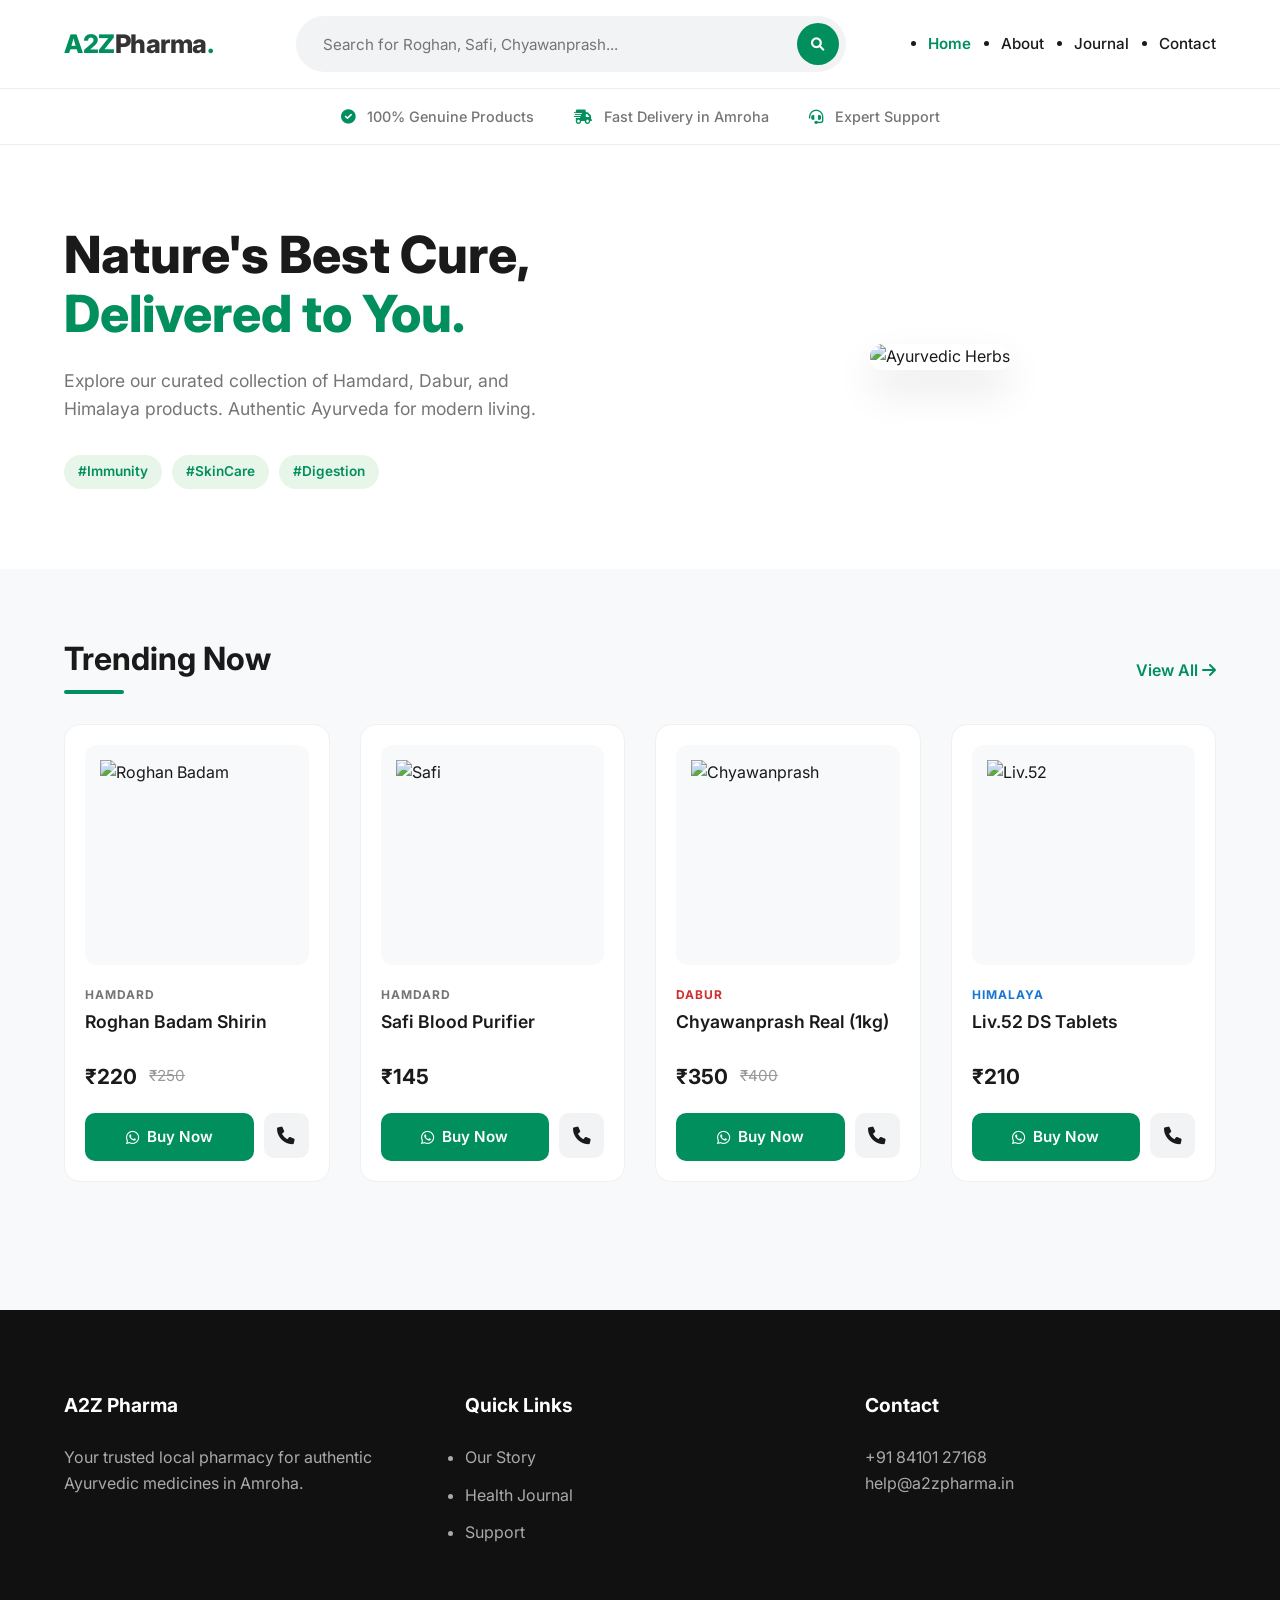
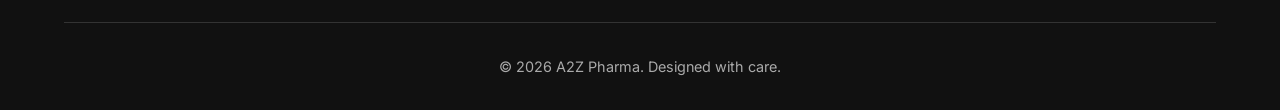
==== index.html @ 54bb0c3c "Add files via upload" ====
<!DOCTYPE html>
<html lang="en">
<head>
    <meta charset="UTF-8">
    <meta name="viewport" content="width=device-width, initial-scale=1.0">
    <title>A2Z Pharma | Premium Ayurvedic Store</title>
    <link rel="stylesheet" href="style.css">
    <link href="https://fonts.googleapis.com/css2?family=Inter:wght@400;500;600;700;800&display=swap" rel="stylesheet">
    <link rel="stylesheet" href="https://cdnjs.cloudflare.com/ajax/libs/font-awesome/6.0.0/css/all.min.css">
</head>
<body>

    <nav class="navbar">
        <div class="logo">A2Z<span style="color:#333">Pharma</span>.</div>
        <div class="search-wrapper">
            <div class="search-bar">
                <input type="text" id="searchInput" placeholder="Search for Roghan, Safi, Chyawanprash...">
                <button class="search-btn" onclick="searchProduct()"><i class="fas fa-search"></i></button>
            </div>
        </div>
        <ul class="nav-links">
            <li><a href="index.html" class="active">Home</a></li>
            <li><a href="about.html">About</a></li>
            <li><a href="blog.html">Journal</a></li>
            <li><a href="contact.html">Contact</a></li>
        </ul>
    </nav>

    <div class="trust-bar">
        <div class="trust-item"><i class="fas fa-check-circle"></i> 100% Genuine Products</div>
        <div class="trust-item"><i class="fas fa-shipping-fast"></i> Fast Delivery in Amroha</div>
        <div class="trust-item"><i class="fas fa-headset"></i> Expert Support</div>
    </div>

    <header class="hero">
        <div class="hero-content">
            <h1>Nature's Best Cure, <br><span>Delivered to You.</span></h1>
            <p>Explore our curated collection of Hamdard, Dabur, and Himalaya products. Authentic Ayurveda for modern living.</p>
            <div class="hero-tags">
                <span class="tag">#Immunity</span>
                <span class="tag">#SkinCare</span>
                <span class="tag">#Digestion</span>
            </div>
        </div>
        <div class="hero-image" style="text-align: center;">
            <img src="https://images.unsplash.com/photo-1584308666744-24d5c474f2ae?ixlib=rb-4.0.3&auto=format&fit=crop&w=800&q=80" alt="Ayurvedic Herbs" style="max-width: 100%; border-radius: 20px; box-shadow: 0 20px 40px rgba(0,0,0,0.1);">
        </div>
    </header>

    <section class="products" id="products">
        <div class="section-header">
            <h2 class="section-title">Trending Now</h2>
            <a href="#" style="color: var(--primary); font-weight: 600;">View All <i class="fas fa-arrow-right"></i></a>
        </div>

        <div class="product-grid" id="productContainer">
            <!-- Product 1 -->
            <div class="product-card" data-name="roghan badam shirin hamdard">
                <div class="card-img-area">
                    <img src="https://m.media-amazon.com/images/I/61+XQzVwJTL._SL1500_.jpg" alt="Roghan Badam">
                </div>
                <div class="brand-tag">Hamdard</div>
                <h3 class="product-title">Roghan Badam Shirin</h3>
                <div class="price-row">
                    <span class="price">₹220</span>
                    <span class="old-price">₹250</span>
                </div>
                <div class="card-actions">
                    <a href="https://wa.me/918410127168?text=Order%20Roghan%20Badam" class="btn-buy"><i class="fab fa-whatsapp"></i> Buy Now</a>
                    <a href="tel:+918410127168" class="btn-icon"><i class="fas fa-phone"></i></a>
                </div>
            </div>

            <!-- Product 2 -->
            <div class="product-card" data-name="safi blood purifier hamdard">
                <div class="card-img-area">
                    <img src="https://m.media-amazon.com/images/I/71qY+XQzVwL._SL1500_.jpg" alt="Safi">
                </div>
                <div class="brand-tag">Hamdard</div>
                <h3 class="product-title">Safi Blood Purifier</h3>
                <div class="price-row">
                    <span class="price">₹145</span>
                </div>
                <div class="card-actions">
                    <a href="https://wa.me/918410127168?text=Order%20Safi" class="btn-buy"><i class="fab fa-whatsapp"></i> Buy Now</a>
                    <a href="tel:+918410127168" class="btn-icon"><i class="fas fa-phone"></i></a>
                </div>
            </div>

            <!-- Product 3 -->
            <div class="product-card" data-name="chyawanprash dabur">
                <div class="card-img-area">
                    <img src="https://m.media-amazon.com/images/I/71+XQzVwJTL._SL1500_.jpg" alt="Chyawanprash">
                </div>
                <div class="brand-tag" style="color: #d32f2f;">Dabur</div>
                <h3 class="product-title">Chyawanprash Real (1kg)</h3>
                <div class="price-row">
                    <span class="price">₹350</span>
                    <span class="old-price">₹400</span>
                </div>
                <div class="card-actions">
                    <a href="https://wa.me/918410127168?text=Order%20Chyawanprash" class="btn-buy"><i class="fab fa-whatsapp"></i> Buy Now</a>
                    <a href="tel:+918410127168" class="btn-icon"><i class="fas fa-phone"></i></a>
                </div>
            </div>

            <!-- Product 4 -->
            <div class="product-card" data-name="liv 52 himalaya">
                <div class="card-img-area">
                    <img src="https://m.media-amazon.com/images/I/61+XQzVwJTL._SL1500_.jpg" alt="Liv.52">
                </div>
                <div class="brand-tag" style="color: #1976d2;">Himalaya</div>
                <h3 class="product-title">Liv.52 DS Tablets</h3>
                <div class="price-row">
                    <span class="price">₹210</span>
                </div>
                <div class="card-actions">
                    <a href="https://wa.me/918410127168?text=Order%20Liv.52" class="btn-buy"><i class="fab fa-whatsapp"></i> Buy Now</a>
                    <a href="tel:+918410127168" class="btn-icon"><i class="fas fa-phone"></i></a>
                </div>
            </div>
        </div>
        <p id="noResult" style="display:none; text-align:center; color:red; margin-top:20px;">No product found!</p>
    </section>

    <footer>
        <div class="footer-grid">
            <div class="footer-col">
                <h4>A2Z Pharma</h4>
                <p>Your trusted local pharmacy for authentic Ayurvedic medicines in Amroha.</p>
            </div>
            <div class="footer-col">
                <h4>Quick Links</h4>
                <ul>
                    <li><a href="about.html">Our Story</a></li>
                    <li><a href="blog.html">Health Journal</a></li>
                    <li><a href="contact.html">Support</a></li>
                </ul>
            </div>
            <div class="footer-col">
                <h4>Contact</h4>
                <p>+91 84101 27168</p>
                <p>help@a2zpharma.in</p>
            </div>
        </div>
        <div class="copyright">© 2026 A2Z Pharma. Designed with care.</div>
    </footer>
    <script src="main.js"></script>
</body>
</html>
---- style.css ----
:root {
    --primary: #008f5d; /* HealthMug Green */
    --primary-dark: #006b45;
    --accent: #ff6b00; /* CTA Orange */
    --dark: #1a1a1a;
    --grey: #757575;
    --light-bg: #f8f9fa;
    --white: #ffffff;
    --shadow-sm: 0 4px 12px rgba(0,0,0,0.05);
    --shadow-hover: 0 12px 30px rgba(0,0,0,0.1);
}

* { margin: 0; padding: 0; box-sizing: border-box; font-family: 'Inter', sans-serif; }
body { background-color: var(--light-bg); color: var(--dark); line-height: 1.6; -webkit-font-smoothing: antialiased; }
a { text-decoration: none; color: inherit; transition: 0.3s; }

/* Modern Navbar with Glass Effect */
.navbar {
    background: rgba(255, 255, 255, 0.95);
    backdrop-filter: blur(10px);
    padding: 1rem 5%;
    display: flex;
    align-items: center;
    justify-content: space-between;
    position: sticky;
    top: 0;
    z-index: 1000;
    border-bottom: 1px solid #eee;
}

.logo { font-size: 1.6rem; font-weight: 800; color: var(--primary); letter-spacing: -0.5px; }
.logo span { color: var(--dark); }

/* Pill-Shaped Search Bar */
.search-wrapper { flex: 1; max-width: 550px; margin: 0 2rem; }
.search-bar {
    display: flex;
    background: #f1f3f4;
    border-radius: 50px;
    padding: 5px;
    transition: 0.3s;
    border: 2px solid transparent;
}
.search-bar:focus-within { background: white; border-color: var(--primary); box-shadow: 0 0 0 4px rgba(0, 143, 93, 0.1); }
.search-bar input {
    flex: 1;
    border: none;
    background: transparent;
    padding: 10px 20px;
    outline: none;
    font-size: 0.95rem;
}
.search-btn {
    background: var(--primary);
    color: white;
    border: none;
    width: 42px;
    height: 42px;
    border-radius: 50%;
    cursor: pointer;
    transition: 0.3s;
}
.search-btn:hover { background: var(--primary-dark); }

.nav-links { display: flex; gap: 30px; font-weight: 500; font-size: 0.95rem; }
.nav-links a:hover { color: var(--primary); }
.nav-links a.active { color: var(--primary); font-weight: 600; }

/* Trust Bar - Builds Credibility */
.trust-bar {
    display: flex;
    justify-content: center;
    gap: 40px;
    padding: 1rem;
    background: white;
    border-bottom: 1px solid #eee;
    font-size: 0.9rem;
    font-weight: 500;
    color: var(--grey);
}
.trust-item i { color: var(--primary); margin-right: 8px; }

/* Hero Section - Asymmetric Layout */
.hero {
    display: grid;
    grid-template-columns: 1fr 1fr;
    align-items: center;
    padding: 5rem 5%;
    background: white;
    gap: 3rem;
}
.hero-content h1 { font-size: 3.2rem; line-height: 1.15; margin-bottom: 1.5rem; color: var(--dark); font-weight: 800; }
.hero-content span { color: var(--primary); }
.hero-content p { font-size: 1.1rem; color: var(--grey); margin-bottom: 2rem; max-width: 500px; }
.hero-tags { display: flex; gap: 10px; flex-wrap: wrap; }
.tag { background: #e8f5e9; color: var(--primary); padding: 6px 14px; border-radius: 20px; font-size: 0.85rem; font-weight: 600; }

/* Products Section */
.products { padding: 4rem 5%; max-width: 1400px; margin: auto; }
.section-header { display: flex; justify-content: space-between; align-items: end; margin-bottom: 2.5rem; }
.section-title { font-size: 2rem; font-weight: 700; position: relative; }
.section-title::after { content: ''; position: absolute; left: 0; bottom: -10px; width: 60px; height: 4px; background: var(--primary); border-radius: 2px; }

.product-grid {
    display: grid;
    grid-template-columns: repeat(auto-fill, minmax(260px, 1fr));
    gap: 30px;
}

/* Premium Product Card */
.product-card {
    background: var(--white);
    border-radius: 16px;
    padding: 20px;
    position: relative;
    transition: all 0.4s cubic-bezier(0.175, 0.885, 0.32, 1.275);
    border: 1px solid #f0f0f0;
    display: flex;
    flex-direction: column;
}

.product-card:hover {
    transform: translateY(-10px);
    box-shadow: var(--shadow-hover);
    border-color: transparent;
}

.card-img-area {
    height: 220px;
    background: #f8f9fa;
    border-radius: 12px;
    margin-bottom: 20px;
    display: flex;
    align-items: center;
    justify-content: center;
    overflow: hidden;
}
.card-img-area img { width: 100%; height: 100%; object-fit: contain; padding: 15px; transition: 0.3s; }
.product-card:hover .card-img-area img { transform: scale(1.05); }

.brand-tag { font-size: 0.75rem; text-transform: uppercase; letter-spacing: 1px; color: var(--grey); font-weight: 700; margin-bottom: 6px; }
.product-title { font-size: 1.1rem; font-weight: 600; margin-bottom: 10px; line-height: 1.4; color: var(--dark); }

.price-row { display: flex; align-items: center; gap: 12px; margin-top: auto; padding-top: 15px; }
.price { font-size: 1.3rem; font-weight: 700; color: var(--dark); }
.old-price { text-decoration: line-through; color: #999; font-size: 0.95rem; }

.card-actions { margin-top: 20px; display: grid; grid-template-columns: 1fr auto; gap: 10px; }
.btn-buy {
    background: var(--primary);
    color: white;
    text-align: center;
    padding: 12px;
    border-radius: 10px;
    font-weight: 600;
    font-size: 0.95rem;
    display: flex;
    align-items: center;
    justify-content: center;
    gap: 8px;
}
.btn-buy:hover { background: var(--primary-dark); }
.btn-icon {
    width: 45px;
    height: 45px;
    border-radius: 10px;
    background: #f1f3f4;
    display: flex;
    align-items: center;
    justify-content: center;
    color: var(--dark);
    font-size: 1.1rem;
}
.btn-icon:hover { background: #e0e0e0; }

/* Page Content Styling (For About, Blog, Contact) */
.page-content { padding: 4rem 5%; max-width: 1000px; margin: 4rem auto; background: white; border-radius: 20px; box-shadow: var(--shadow-sm); min-height: 60vh; }
.page-content h1 { color: var(--primary); margin-bottom: 1.5rem; font-size: 2.2rem; }
.blog-post { margin-bottom: 3rem; border-bottom: 1px solid #eee; padding-bottom: 2rem; }
.blog-post img { width: 100%; border-radius: 12px; margin: 1rem 0; }

/* Contact Form */
.contact-form input, .contact-form textarea { width: 100%; padding: 12px; margin-bottom: 15px; border: 1px solid #ddd; border-radius: 8px; outline: none; }
.contact-form input:focus { border-color: var(--primary); }

/* Footer */
footer { background: #111; color: #aaa; padding: 5rem 5% 2rem; margin-top: 4rem; }
.footer-grid { display: grid; grid-template-columns: repeat(auto-fit, minmax(200px, 1fr)); gap: 50px; max-width: 1200px; margin: auto; }
.footer-col h4 { color: white; margin-bottom: 1.5rem; font-size: 1.2rem; }
.footer-col ul li { margin-bottom: 12px; }
.footer-col a:hover { color: var(--primary); }
.copyright { text-align: center; margin-top: 4rem; padding-top: 2rem; border-top: 1px solid #333; font-size: 0.9rem; }

/* Mobile Responsive */
@media (max-width: 768px) {
    .navbar { flex-direction: column; gap: 15px; padding: 1rem; }
    .search-wrapper { margin: 0; width: 100%; }
    .nav-links { gap: 15px; font-size: 0.85rem; }
    .hero { grid-template-columns: 1fr; text-align: center; padding: 3rem 5%; }
    .hero-content h1 { font-size: 2.2rem; }
    .hero-content p { margin: 0 auto 2rem; }
    .hero-tags { justify-content: center; }
    .trust-bar { flex-direction: column; gap: 10px; text-align: center; }
    .section-header { flex-direction: column; align-items: flex-start; gap: 10px; }
}
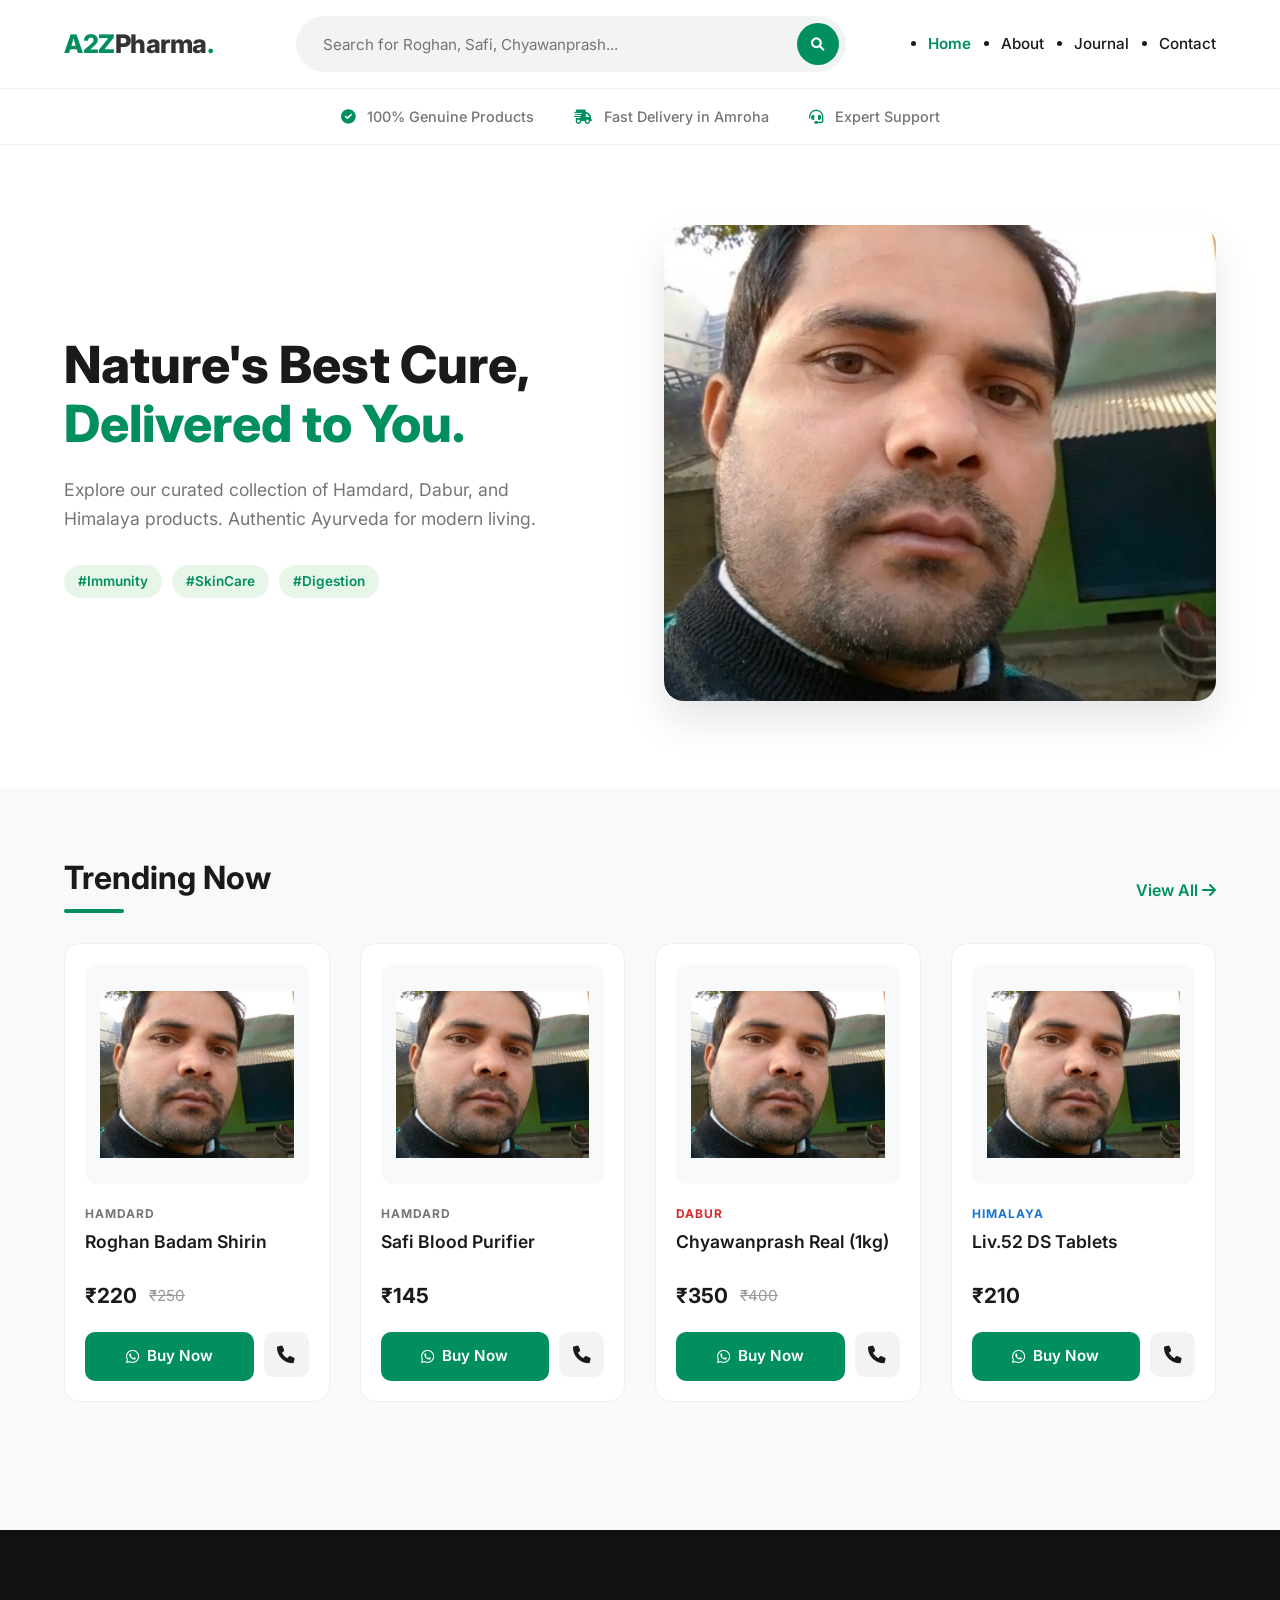
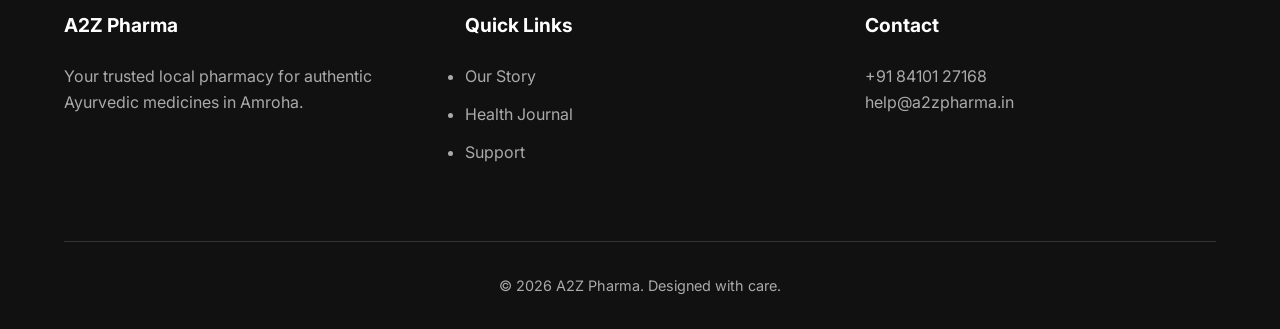
==== commit 3e8164f4: "Update index.html" ====
--- a/index.html
+++ b/index.html
@@ -43,7 +43,7 @@
             </div>
         </div>
         <div class="hero-image" style="text-align: center;">
-            <img src="https://images.unsplash.com/photo-1584308666744-24d5c474f2ae?ixlib=rb-4.0.3&auto=format&fit=crop&w=800&q=80" alt="Ayurvedic Herbs" style="max-width: 100%; border-radius: 20px; box-shadow: 0 20px 40px rgba(0,0,0,0.1);">
+            <img src="AQ.png" alt="Ayurvedic Herbs" style="max-width: 100%; border-radius: 20px; box-shadow: 0 20px 40px rgba(0,0,0,0.1);">
         </div>
     </header>
 
@@ -57,7 +57,7 @@
             <!-- Product 1 -->
             <div class="product-card" data-name="roghan badam shirin hamdard">
                 <div class="card-img-area">
-                    <img src="https://m.media-amazon.com/images/I/61+XQzVwJTL._SL1500_.jpg" alt="Roghan Badam">
+                    <img src="AQ.png" alt="Roghan Badam">
                 </div>
                 <div class="brand-tag">Hamdard</div>
                 <h3 class="product-title">Roghan Badam Shirin</h3>
@@ -74,7 +74,7 @@
             <!-- Product 2 -->
             <div class="product-card" data-name="safi blood purifier hamdard">
                 <div class="card-img-area">
-                    <img src="https://m.media-amazon.com/images/I/71qY+XQzVwL._SL1500_.jpg" alt="Safi">
+                    <img src="AQ.png" alt="Safi">
                 </div>
                 <div class="brand-tag">Hamdard</div>
                 <h3 class="product-title">Safi Blood Purifier</h3>
@@ -90,7 +90,7 @@
             <!-- Product 3 -->
             <div class="product-card" data-name="chyawanprash dabur">
                 <div class="card-img-area">
-                    <img src="https://m.media-amazon.com/images/I/71+XQzVwJTL._SL1500_.jpg" alt="Chyawanprash">
+                    <img src="AQ.png" alt="Chyawanprash">
                 </div>
                 <div class="brand-tag" style="color: #d32f2f;">Dabur</div>
                 <h3 class="product-title">Chyawanprash Real (1kg)</h3>
@@ -107,7 +107,7 @@
             <!-- Product 4 -->
             <div class="product-card" data-name="liv 52 himalaya">
                 <div class="card-img-area">
-                    <img src="https://m.media-amazon.com/images/I/61+XQzVwJTL._SL1500_.jpg" alt="Liv.52">
+                    <img src="AQ.png" alt="Liv.52">
                 </div>
                 <div class="brand-tag" style="color: #1976d2;">Himalaya</div>
                 <h3 class="product-title">Liv.52 DS Tablets</h3>
